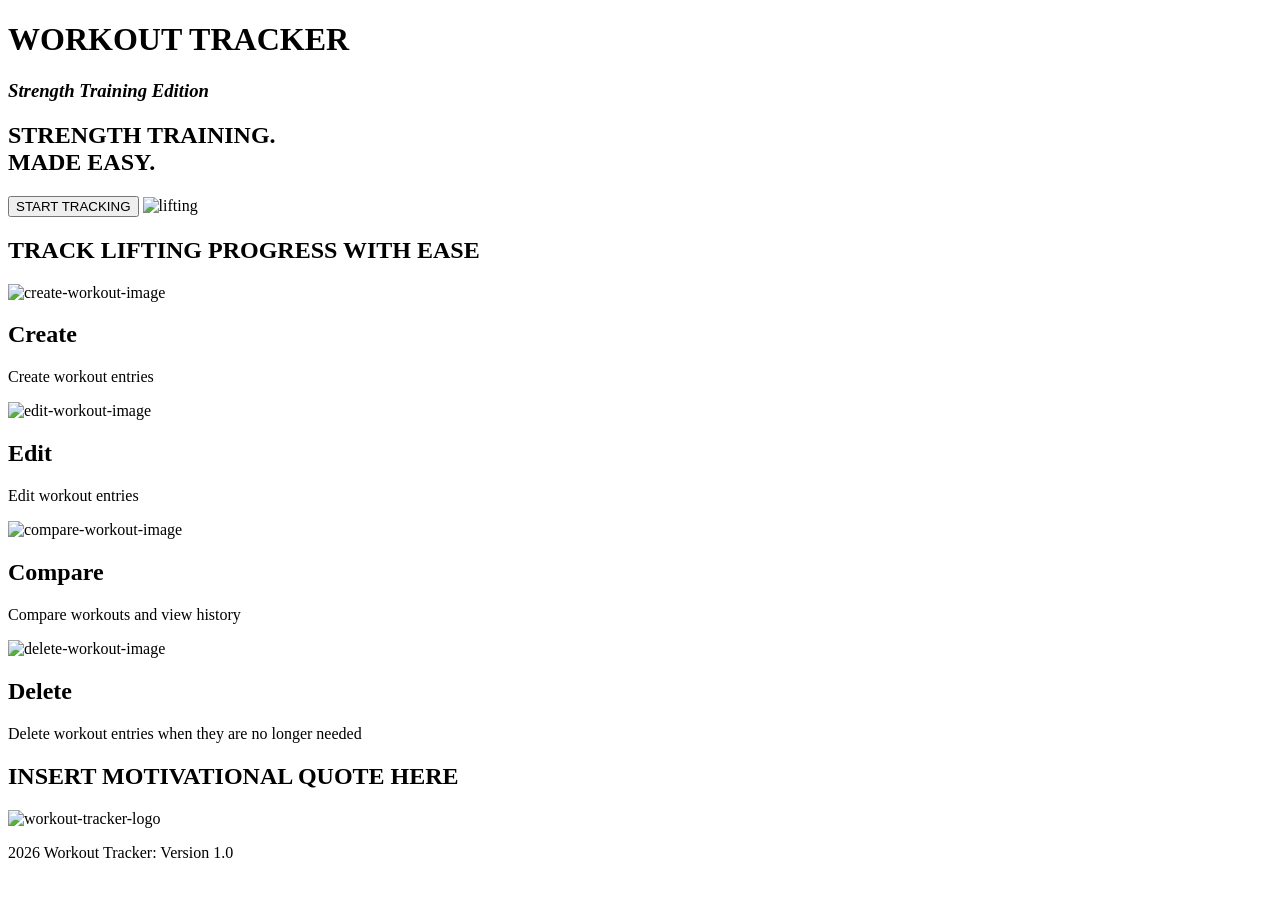
==== index.html @ 0ee29a58 "Initial HTML setup" ====
<!DOCTYPE html>
<html lang="en">
<head>
    <link rel="stylesheet" href="styles.css">
    <meta charset="UTF-8">
    <meta name="viewport" content="width=device-width, initial-scale=1.0">
    <title>Workout Tracker | Home Page</title>
</head>
<body>

    <header>
    <h1>WORKOUT TRACKER</h1>
    <h3><i>Strength Training Edition</i></h3>
    </header>

    <main>

<section class="intro">
    <h2>STRENGTH TRAINING.<br>MADE EASY.</h2>

    <button onclick = "window.location.href='history.html'">
        START TRACKING
    </button>

    <!--Image Source: https://www.pexels.com/photo/close-up-shot-of-a-person-holding-a-dumbbell-13088863/-->
    <img src="https://images.pexels.com/photos/13088863/pexels-photo-13088863.jpeg" alt="lifting" width="500" height="200">

</section>


<section class="features">
    <h2>TRACK LIFTING PROGRESS WITH EASE</h2>

<div class="card">
<img id="create-workouts" alt="create-workout-image">
<h2>Create</h2>
<p>Create workout entries</p>
</div>

<div class="card">
<img id="edit-workouts" alt="edit-workout-image">
<h2>Edit</h2>
<p>Edit workout entries</p>
</div>

<div class="card">
<img id="compare-workouts" alt="compare-workout-image">
<h2>Compare</h2>
<p>Compare workouts and view history</p>
</div>

<div class="card">
<img id="delete-workouts" alt="delete-workout-image">
<h2>Delete</h2>
<p>Delete workout entries when they are no longer needed</p>
</div>

</section>

<section class="quote">
    <h2>INSERT MOTIVATIONAL QUOTE HERE</h2>
    <img alt="workout-tracker-logo">

</section>

    </main>

    <footer>
        <p>2026 Workout Tracker: Version 1.0</p>
    </footer>
</body>
</html>




<!-- References -->
 <!-- https://www.scaler.com/topics/how-to-make-a-button-link-to-another-page-in-html/ -->
  <!-- https://www.w3schools.com/html/html5_semantic_elements.asp -->
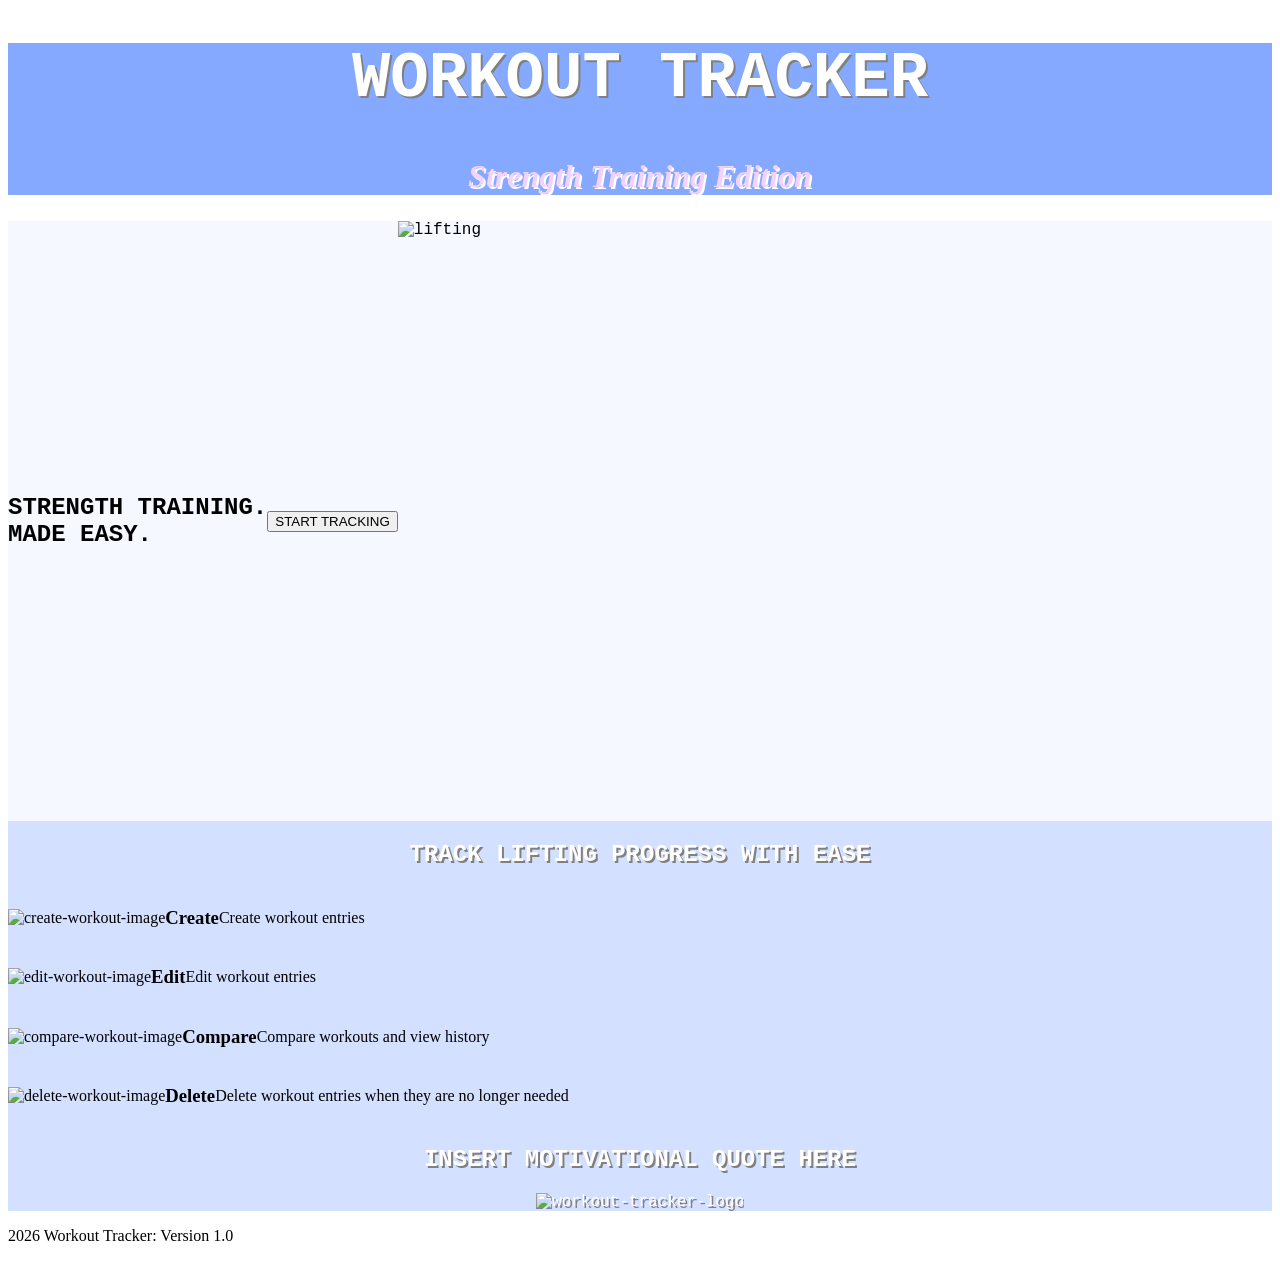
==== commit 9e3b9ee9: "Added CSS and formatting" ====
--- a/index.html
+++ b/index.html
@@ -8,14 +8,14 @@
 </head>
 <body>
 
-    <header>
+    <header class="title">
     <h1>WORKOUT TRACKER</h1>
-    <h3><i>Strength Training Edition</i></h3>
+    <h2><i>Strength Training Edition</i></h2>
     </header>
 
     <main>
 
-<section class="intro">
+<div class="intro">
     <h2>STRENGTH TRAINING.<br>MADE EASY.</h2>
 
     <button onclick = "window.location.href='history.html'">
@@ -23,9 +23,9 @@
     </button>
 
     <!--Image Source: https://www.pexels.com/photo/close-up-shot-of-a-person-holding-a-dumbbell-13088863/-->
-    <img src="https://images.pexels.com/photos/13088863/pexels-photo-13088863.jpeg" alt="lifting" width="500" height="200">
+    <img src="https://images.pexels.com/photos/13088863/pexels-photo-13088863.jpeg" alt="lifting">
 
-</section>
+</div>
 
 
 <section class="features">
@@ -33,25 +33,25 @@
 
 <div class="card">
 <img id="create-workouts" alt="create-workout-image">
-<h2>Create</h2>
+<h3>Create</h3>
 <p>Create workout entries</p>
 </div>
 
 <div class="card">
 <img id="edit-workouts" alt="edit-workout-image">
-<h2>Edit</h2>
+<h3>Edit</h3>
 <p>Edit workout entries</p>
 </div>
 
 <div class="card">
 <img id="compare-workouts" alt="compare-workout-image">
-<h2>Compare</h2>
+<h3>Compare</h3>
 <p>Compare workouts and view history</p>
 </div>
 
 <div class="card">
 <img id="delete-workouts" alt="delete-workout-image">
-<h2>Delete</h2>
+<h3>Delete</h3>
 <p>Delete workout entries when they are no longer needed</p>
 </div>
 
--- a/styles.css
+++ b/styles.css
@@ -0,0 +1,59 @@
+header {
+ 
+    background-color: #84a9ff;
+    text-align: center;
+}
+
+.title h1{
+    font-family: "Monaco", monospace;
+    font-size: 4rem;
+   color: white;
+text-shadow: 2px 2px gray;
+
+}
+
+.title h2{
+    font-family: "Lucida Handwriting", cursive;
+    font-size: 2rem;
+    color: #f3d3fe;
+    text-shadow: 2px 2px white;
+
+}
+
+.intro {
+    display: flex;
+    align-items: center;
+    background-color: #f5f8ff; 
+    font-family: "Monaco", monospace;
+
+
+}
+
+.intro img {
+    width: 800px;
+    height: 600px;
+}
+
+main {
+    margin-top: 0px;
+    padding: 0px;
+    background-color: #d3e0ff;
+}
+
+.features h2,  .quote {
+    text-align: center;
+        font-family: "Monaco", monospace;
+        color: white;
+        text-shadow: 2px 2px gray;
+}
+
+.card{
+    display: flex;
+    align-items: center;
+}
+/* References */
+/* https://www.tutorialpedia.org/blog/add-text-next-to-image-css/q */
+/* https://www.w3schools.com/css/css_font_size.asp */
+/* https://www.geeksforgeeks.org/css/how-to-change-line-spacing-in-css/ */
+/* https://stackoverflow.com/questions/12429677/align-two-headings-closer-to-each-other-using-css */
+/* https://www.w3schools.com/css/css_text_shadow.asp */
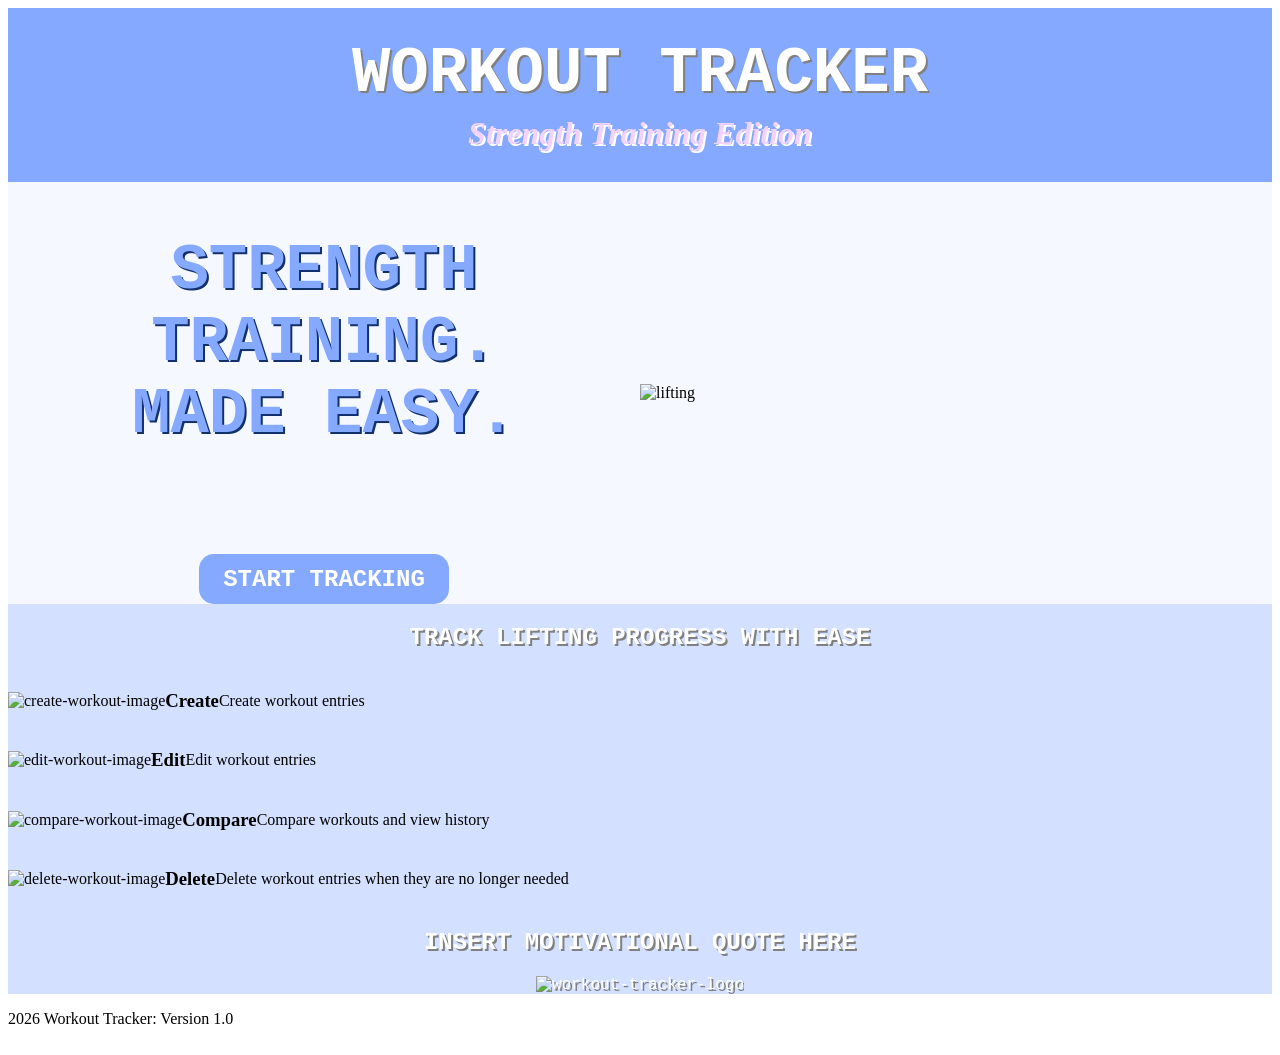
==== commit 4eccdc8a: "Fine-tuning header and intro section" ====
--- a/index.html
+++ b/index.html
@@ -16,11 +16,13 @@
     <main>
 
 <div class="intro">
+    <div class="intro-text">
     <h2>STRENGTH TRAINING.<br>MADE EASY.</h2>
 
     <button onclick = "window.location.href='history.html'">
-        START TRACKING
+        <b>START TRACKING</b>
     </button>
+</div>
 
     <!--Image Source: https://www.pexels.com/photo/close-up-shot-of-a-person-holding-a-dumbbell-13088863/-->
     <img src="https://images.pexels.com/photos/13088863/pexels-photo-13088863.jpeg" alt="lifting">
--- a/styles.css
+++ b/styles.css
@@ -2,6 +2,7 @@
  
     background-color: #84a9ff;
     text-align: center;
+    padding: 30px 0;
 }
 
 .title h1{
@@ -9,6 +10,8 @@
     font-size: 4rem;
    color: white;
 text-shadow: 2px 2px gray;
+margin-top: 0;
+margin-bottom: 5px;
 
 }
 
@@ -17,21 +20,53 @@
     font-size: 2rem;
     color: #f3d3fe;
     text-shadow: 2px 2px white;
-
+    margin-top: 0;
+    margin-bottom: 0;
 }
 
 .intro {
     display: flex;
     align-items: center;
     background-color: #f5f8ff; 
-    font-family: "Monaco", monospace;
-
+    justify-content: space-between;
 
 }
 
+.intro-text{
+    display:flex;
+    flex-direction: column;
+    justify-content: center;
+    align-items: center;
+    width: 50%;
+    gap:50px 
+}
+
+.intro-text h2 {
+font-family: "Monaco", monospace;
+font-size: 4rem;
+color: #84a9ff;
+text-shadow: 2px 2px rgb(18, 48, 108);
+text-align: center;
+}
+
+.intro button {
+    width: 250px;
+    height: 50px;
+    font-family: "Monaco", monospace;
+    font-size: 1.5rem;
+    background-color:#84a9ff; 
+    color: white;
+    border: none;
+    border-radius: 15px;
+    cursor: pointer;
+}
+
+
+
 .intro img {
-    width: 800px;
-    height: 600px;
+    width: 50%;
+    max-width: 700px;
+    height: auto;
 }
 
 main {
@@ -56,4 +91,11 @@
 /* https://www.w3schools.com/css/css_font_size.asp */
 /* https://www.geeksforgeeks.org/css/how-to-change-line-spacing-in-css/ */
 /* https://stackoverflow.com/questions/12429677/align-two-headings-closer-to-each-other-using-css */
-/* https://www.w3schools.com/css/css_text_shadow.asp */+/* https://www.w3schools.com/css/css_text_shadow.asp */
+/* https://developer.mozilla.org/en-US/docs/Web/CSS/Reference/Properties/justify-content */
+/* https://stackoverflow.com/questions/20626685/how-do-i-set-distance-between-flexbox-items */
+/* https://www.w3schools.com/csS/css3_buttons.asp */
+/* https://www.w3schools.com/cssref/pr_class_cursor.php */
+/* https://www.w3schools.com/howto/howto_css_image_responsive.asp */
+/* https://www.freecodecamp.org/news/css-properties-examples/ */
+/* https://stackoverflow.com/questions/12429677/align-two-headings-closer-to-each-other-using-css */
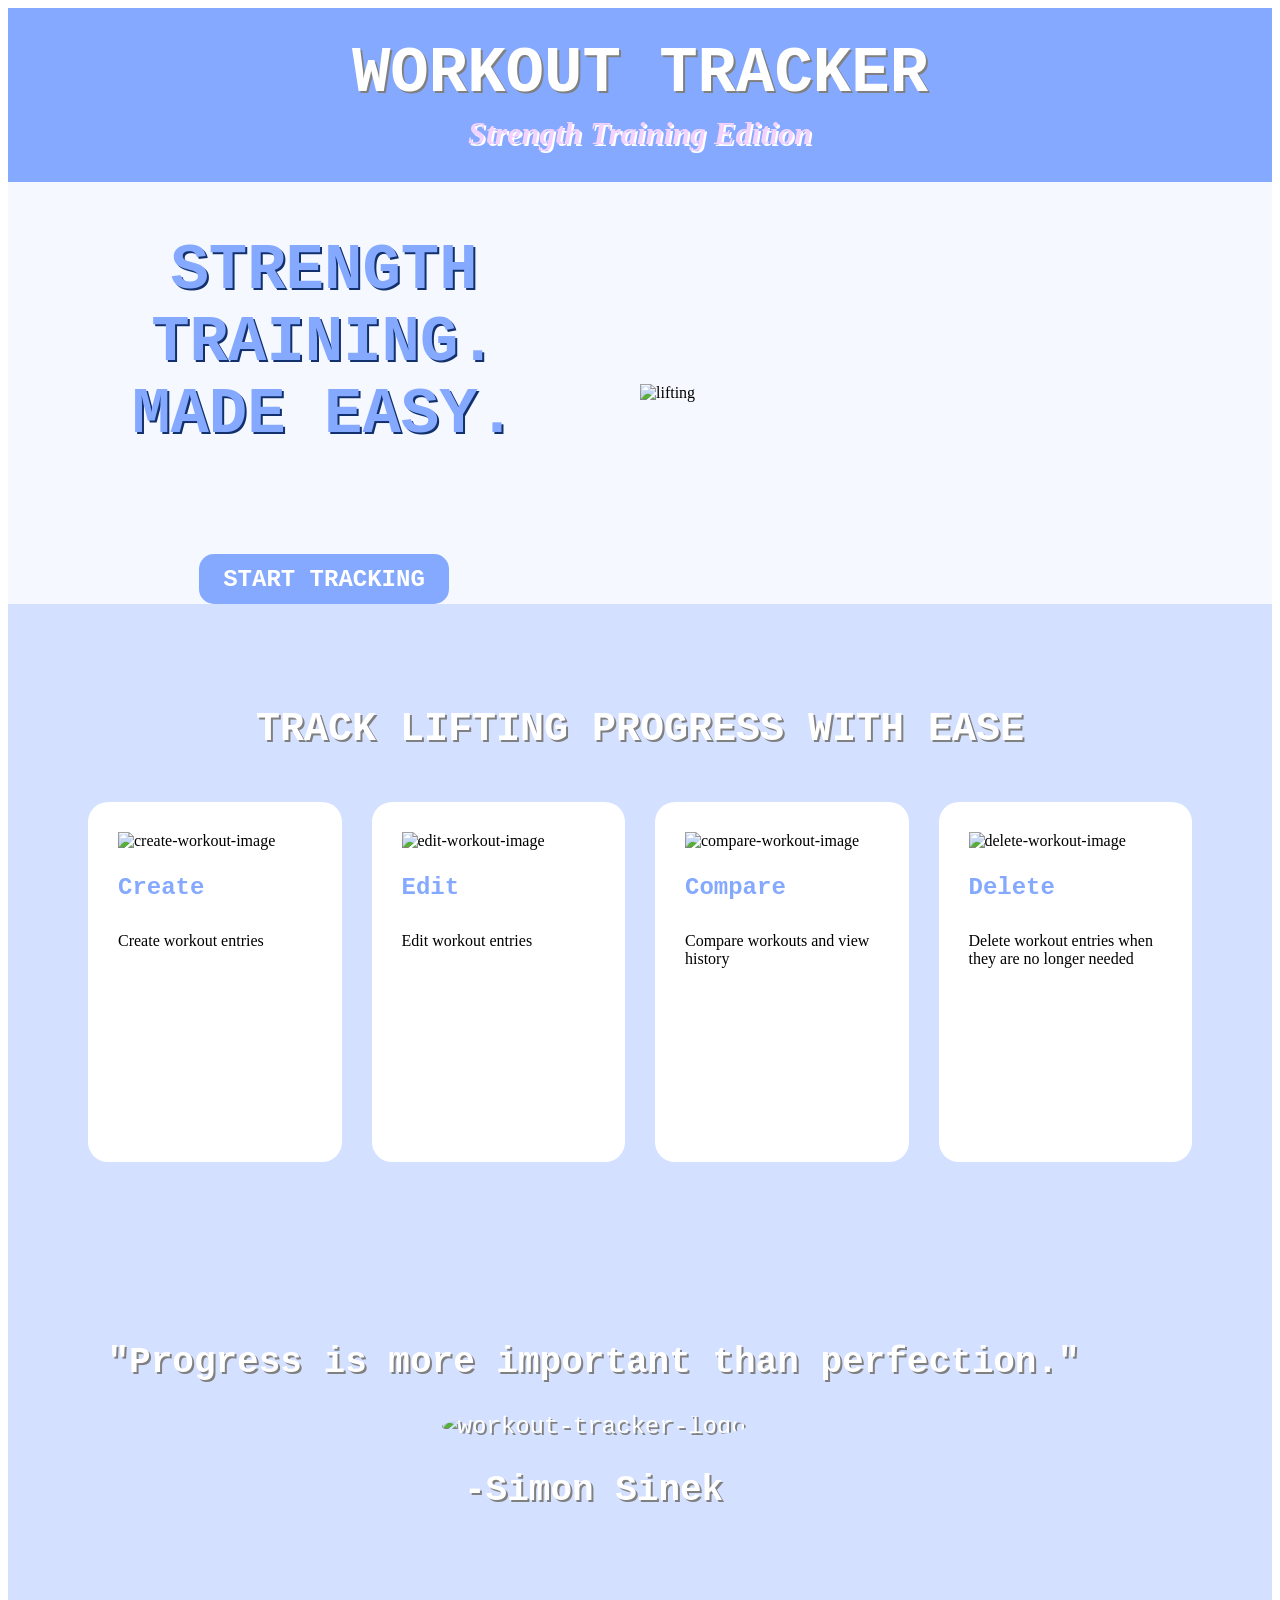
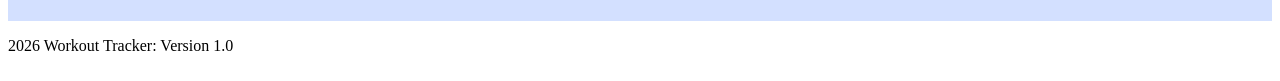
==== commit 91760213: "Completed index.html styling" ====
--- a/index.html
+++ b/index.html
@@ -32,7 +32,7 @@
 
 <section class="features">
     <h2>TRACK LIFTING PROGRESS WITH EASE</h2>
-
+<div class="cards">
 <div class="card">
 <img id="create-workouts" alt="create-workout-image">
 <h3>Create</h3>
@@ -56,13 +56,15 @@
 <h3>Delete</h3>
 <p>Delete workout entries when they are no longer needed</p>
 </div>
+</div>
 
 </section>
 
 <section class="quote">
-    <h2>INSERT MOTIVATIONAL QUOTE HERE</h2>
-    <img alt="workout-tracker-logo">
-
+    <h2>"Progress is more important than perfection."</h2>
+    <!-- image reference: my original photo. -->
+    <img id="logo" src="c:\Users\maris\Downloads\Black and White Typographic Gym Logo.png" alt="workout-tracker-logo">
+    <h2>-Simon Sinek</h2>
 </section>
 
     </main>
--- a/styles.css
+++ b/styles.css
@@ -75,17 +75,79 @@
     background-color: #d3e0ff;
 }
 
-.features h2,  .quote {
+.features h2 {
     text-align: center;
         font-family: "Monaco", monospace;
         color: white;
         text-shadow: 2px 2px gray;
 }
 
+.features{
+    padding: 70px 80px;
+    background-color: #d3e0ff;
+
+}
+
+.features h2{
+    margin-bottom: 50px;
+    font-size: 2.5rem;
+}
+
+.cards{
+    display: flex;
+    justify-content: space-between;
+    gap: 30px;
+}
+
 .card{
     display: flex;
-    align-items: center;
+    background-color: white;
+    border-radius: 20px;
+    width: 250px;
+    min-height: 300px;
+    padding: 30px;
+    flex-direction: column;
 }
+
+.card img {
+
+    /* placeholder until images are created */
+
+}
+
+.card h3{
+    font-family: "Monaco",monospace;
+    font-size: 1.5rem;
+    color:#84a9ff;
+    margin-bottom:15px;
+}
+
+.card p {
+    font-size: 1rem;
+}
+
+.quote {
+    width: 80%;
+    font-family: "Monaco", monospace;
+    font-size:1.5rem;
+    color: white;
+    text-shadow: 2px 2px gray;
+    text-align: center;
+    padding: 80px;
+
+}
+
+#logo{
+    float: center;
+    width: 400px;
+    height: 400px;
+    border-radius: 50%;
+
+
+}
+
+
+
 /* References */
 /* https://www.tutorialpedia.org/blog/add-text-next-to-image-css/q */
 /* https://www.w3schools.com/css/css_font_size.asp */
@@ -98,4 +160,8 @@
 /* https://www.w3schools.com/cssref/pr_class_cursor.php */
 /* https://www.w3schools.com/howto/howto_css_image_responsive.asp */
 /* https://www.freecodecamp.org/news/css-properties-examples/ */
-/* https://stackoverflow.com/questions/12429677/align-two-headings-closer-to-each-other-using-css */+/* https://stackoverflow.com/questions/12429677/align-two-headings-closer-to-each-other-using-css */
+/* https://developer.mozilla.org/en-US/docs/Web/CSS/Reference/Properties */
+/* https://developer.mozilla.org/en-US/docs/Web/CSS/Reference/Properties/flex-direction */
+/* https://learn.shayhowe.com/html-css/positioning-content/ */
+/* https://www.w3schools.com/howto/howto_css_rounded_images.asp */
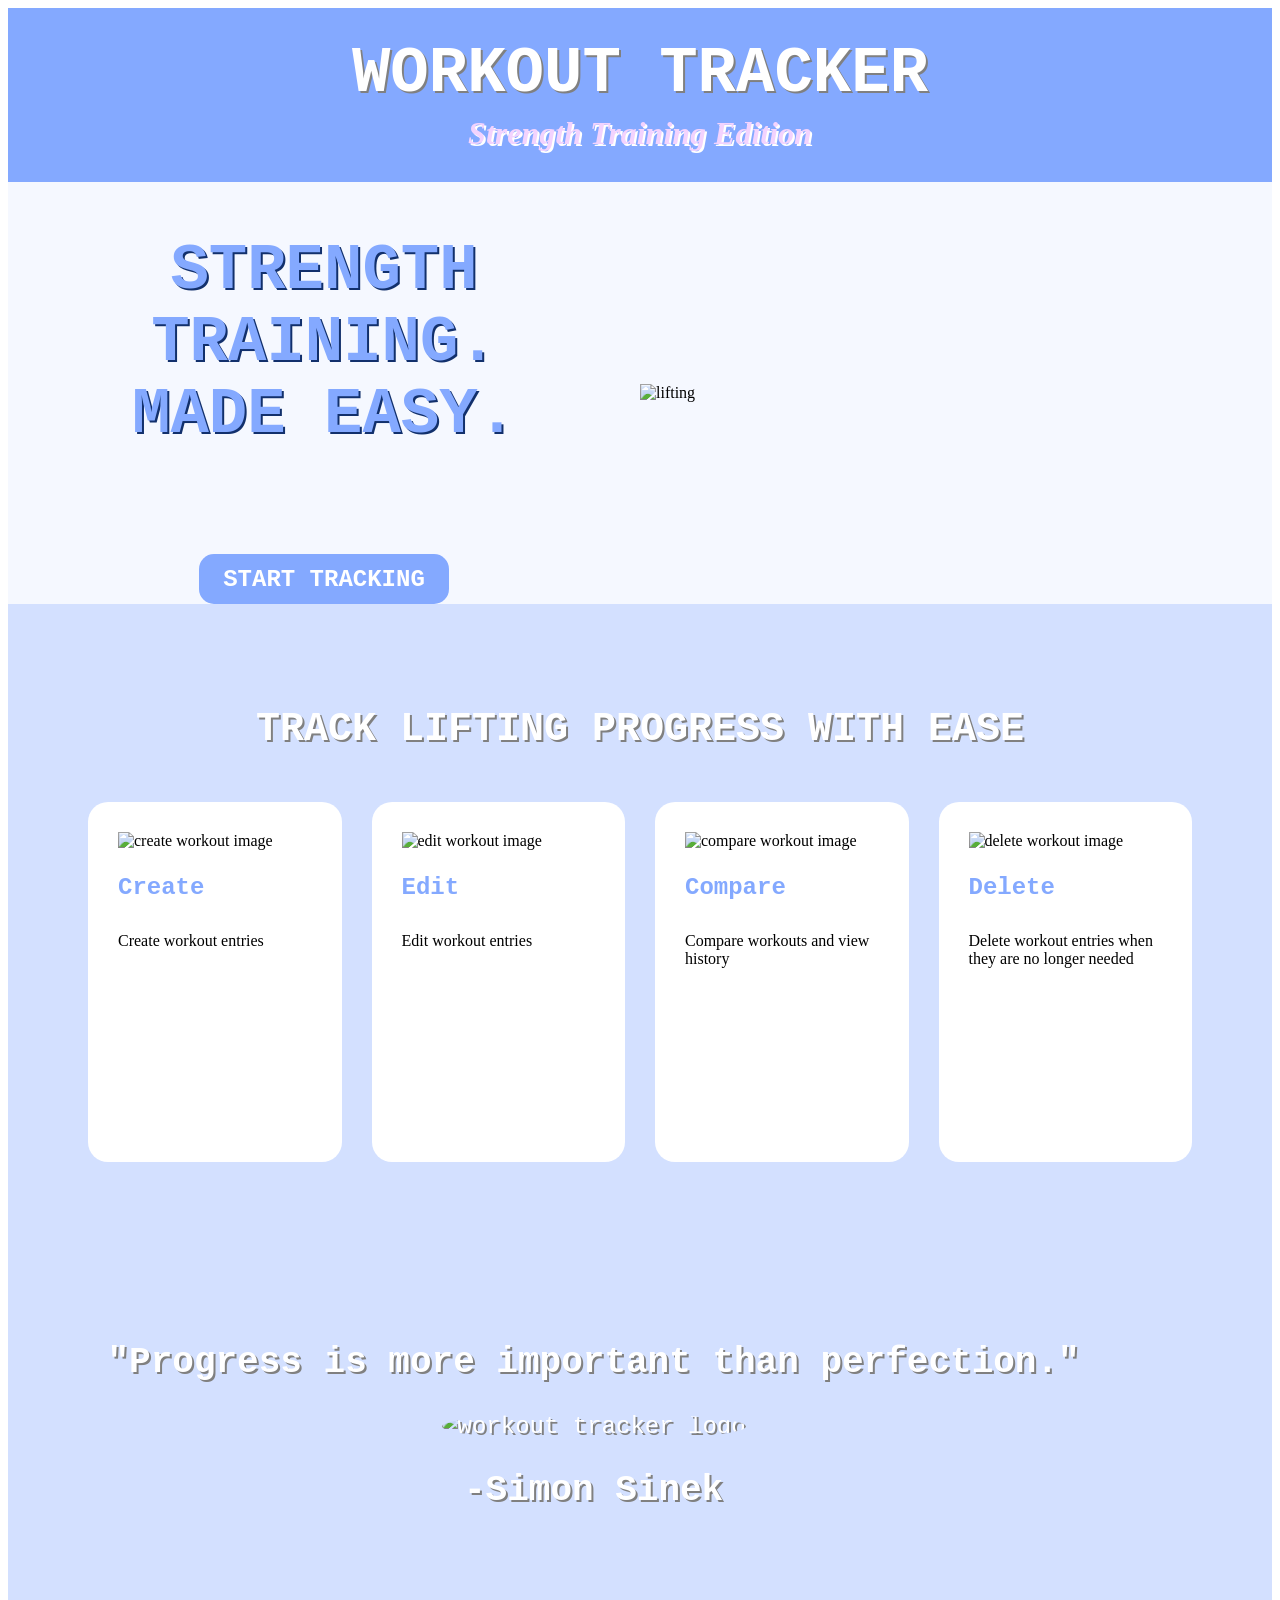
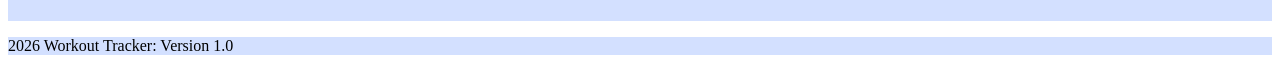
==== commit 8cac3797: "Display history feature, fixed all variable names to camelCase" ====
--- a/index.html
+++ b/index.html
@@ -16,7 +16,7 @@
     <main>
 
 <div class="intro">
-    <div class="intro-text">
+    <div class="introText">
     <h2>STRENGTH TRAINING.<br>MADE EASY.</h2>
 
     <button onclick = "window.location.href='history.html'">
@@ -29,30 +29,30 @@
 
 </div>
 
-
+<!-- TO DO: include images of features once they are created -->
 <section class="features">
     <h2>TRACK LIFTING PROGRESS WITH EASE</h2>
 <div class="cards">
 <div class="card">
-<img id="create-workouts" alt="create-workout-image">
+<img id="createWorkouts" alt="create workout image">
 <h3>Create</h3>
 <p>Create workout entries</p>
 </div>
 
 <div class="card">
-<img id="edit-workouts" alt="edit-workout-image">
+<img id="editWorkouts" alt="edit workout image">
 <h3>Edit</h3>
 <p>Edit workout entries</p>
 </div>
 
 <div class="card">
-<img id="compare-workouts" alt="compare-workout-image">
+<img id="compareWorkouts" alt="compare workout image">
 <h3>Compare</h3>
 <p>Compare workouts and view history</p>
 </div>
 
 <div class="card">
-<img id="delete-workouts" alt="delete-workout-image">
+<img id="deleteWorkouts" alt="delete workout image">
 <h3>Delete</h3>
 <p>Delete workout entries when they are no longer needed</p>
 </div>
@@ -63,7 +63,7 @@
 <section class="quote">
     <h2>"Progress is more important than perfection."</h2>
     <!-- image reference: my original photo. -->
-    <img id="logo" src="c:\Users\maris\Downloads\Black and White Typographic Gym Logo.png" alt="workout-tracker-logo">
+    <img id="logo" src="c:\Users\maris\Downloads\Black and White Typographic Gym Logo.png" alt="workout tracker logo">
     <h2>-Simon Sinek</h2>
 </section>
 
--- a/styles.css
+++ b/styles.css
@@ -5,6 +5,9 @@
     padding: 30px 0;
 }
 
+/* https://www.w3schools.com/css/css_font_size.asp */
+/* https://stackoverflow.com/questions/12429677/align-two-headings-closer-to-each-other-using-css */
+/* https://www.w3schools.com/css/css_text_shadow.asp */
 .title h1{
     font-family: "Monaco", monospace;
     font-size: 4rem;
@@ -24,6 +27,11 @@
     margin-bottom: 0;
 }
 
+/* index.html */
+
+/* https://www.tutorialpedia.org/blog/add-text-next-to-image-css */
+/* https://developer.mozilla.org/en-US/docs/Web/CSS/Reference/Properties/justify-content */
+/* https://stackoverflow.com/questions/20626685/how-do-i-set-distance-between-flexbox-items */
 .intro {
     display: flex;
     align-items: center;
@@ -32,7 +40,8 @@
 
 }
 
-.intro-text{
+/* https://developer.mozilla.org/en-US/docs/Web/CSS/Reference/Properties/flex-direction */
+.introText{
     display:flex;
     flex-direction: column;
     justify-content: center;
@@ -41,7 +50,7 @@
     gap:50px 
 }
 
-.intro-text h2 {
+.introText h2 {
 font-family: "Monaco", monospace;
 font-size: 4rem;
 color: #84a9ff;
@@ -49,6 +58,9 @@
 text-align: center;
 }
 
+/* https://www.w3schools.com/csS/css3_buttons.asp */
+/* https://www.w3schools.com/cssref/pr_class_cursor.php */
+
 .intro button {
     width: 250px;
     height: 50px;
@@ -62,6 +74,8 @@
 }
 
 
+/* https://www.w3schools.com/howto/howto_css_image_responsive.asp */
+/* https://www.freecodecamp.org/news/css-properties-examples/ */
 
 .intro img {
     width: 50%;
@@ -137,8 +151,8 @@
 
 }
 
+/* https://www.w3schools.com/howto/howto_css_rounded_images.asp */
 #logo{
-    float: center;
     width: 400px;
     height: 400px;
     border-radius: 50%;
@@ -146,22 +160,212 @@
 
 }
 
-
-
-/* References */
-/* https://www.tutorialpedia.org/blog/add-text-next-to-image-css/q */
-/* https://www.w3schools.com/css/css_font_size.asp */
-/* https://www.geeksforgeeks.org/css/how-to-change-line-spacing-in-css/ */
-/* https://stackoverflow.com/questions/12429677/align-two-headings-closer-to-each-other-using-css */
-/* https://www.w3schools.com/css/css_text_shadow.asp */
-/* https://developer.mozilla.org/en-US/docs/Web/CSS/Reference/Properties/justify-content */
-/* https://stackoverflow.com/questions/20626685/how-do-i-set-distance-between-flexbox-items */
-/* https://www.w3schools.com/csS/css3_buttons.asp */
-/* https://www.w3schools.com/cssref/pr_class_cursor.php */
-/* https://www.w3schools.com/howto/howto_css_image_responsive.asp */
-/* https://www.freecodecamp.org/news/css-properties-examples/ */
-/* https://stackoverflow.com/questions/12429677/align-two-headings-closer-to-each-other-using-css */
-/* https://developer.mozilla.org/en-US/docs/Web/CSS/Reference/Properties */
-/* https://developer.mozilla.org/en-US/docs/Web/CSS/Reference/Properties/flex-direction */
-/* https://learn.shayhowe.com/html-css/positioning-content/ */
-/* https://www.w3schools.com/howto/howto_css_rounded_images.asp */+/* history.html */
+
+.topButtons {
+    display: flex;
+    justify-content: space-between;
+}
+
+.topButtons button {
+    background-color: #84a9ff;
+    color: white;
+    font-family: "Monaco", monospace;
+    border: none;
+    border-radius: 10px;
+    padding: 10px 20px;
+    margin-top: 20px;
+    font-size: 1rem;
+    cursor: pointer;
+}
+
+.searchBar{
+display: flex;
+gap: 20px;
+}
+
+#searchWorkout {
+    border: 2px solid #84a9ff;
+font-size: 1rem;
+    padding: 15px;
+    border-radius: 10px;
+    
+}
+
+.filterBy{
+    padding: 15px;
+    border-radius:10px;
+}
+
+.filterBy label {
+    font-family: "Monaco", monospace;
+    text-shadow: 2px 2px white;
+    font-size:1rem;
+}
+
+.filterBy select{
+       font-family: "Monaco", monospace;
+        background-color: #84a9ff;
+        color: white;
+        border-color: #f5f8ff;
+        font-size: 1rem;
+}
+
+.workoutHeader{
+display: flex;
+justify-content: space-between;
+align-items: center;
+margin: 20px 200px 0 200px;
+padding: 0 35px;
+font-family: "Monaco", monospace;
+color: #84a9ff;
+}
+
+
+.workoutInfoTitles{
+    display: flex;
+    width: 70%;
+    gap: 190px;
+}
+
+#workoutList{
+    margin: 0px 200px 20px 200px;
+}
+
+.workoutCard{
+      display: flex;
+      justify-content: space-between;
+    align-items: center;
+    background-color: white;
+    border-radius: 15px;
+    padding: 20px;
+    margin-bottom: 20px;
+}
+
+.workoutInfo{
+display: flex;
+font-family: "Monaco", monospace;
+color: #84a9ff;
+gap: 60px;
+/* width: 70%;
+gap: 60px; */
+}
+
+.workoutInfoTitles{
+display: flex;
+font-family: "Monaco", monospace;
+color: #84a9ff;
+width: 70%;
+gap: 190px;
+}
+.displayDate{
+    width: 180px;
+}
+.displayName{
+    width: 250px;
+    margin-right: 0;
+}
+
+.workoutButtons {
+    display: flex;
+    gap: 10px;
+    margin-left: auto;
+}
+ 
+
+.workoutButtons button{
+        background-color: #84a9ff;
+    color: white;
+    font-family: "Monaco", monospace;
+    border: none;
+        border-radius: 10px;
+        font-size: 1rem;
+}
+
+#workoutHistory {
+    text-align:center;
+    font-family: "Monaco", monospace;
+    color: white;
+    text-shadow: 2px 2px gray;
+}
+
+/* create.html */
+
+#pageTitle{
+    text-align: center;
+    font-family: "Monaco", monospace;
+    color: white;
+    text-shadow: 2px 2px gray;
+    font-size: 2rem;
+}
+
+.pageLayout{
+    display: flex;
+    justify-content: center;
+    align-items: flex-start;
+    gap: 40px;
+    padding: 30px;
+}
+
+form{
+    background-color: white;
+    width: 500px;
+    margin: 30px;
+    padding: 30px;
+    border-radius: 20px;
+}
+
+.formDiv{
+    display: flex;
+    flex-direction: column;
+    margin-bottom: 20px;
+}
+
+label{
+ font-family: "Monaco", monospace;
+ color:#84a9ff;
+ margin-bottom: 10px;
+}
+
+input{
+    padding: 10px;
+    border-radius: 20px;
+    font-size: 1rem;
+}
+
+form button {
+    background-color: #84a9ff;
+    color: white;
+    border-radius: 10px;
+    font-family: "Monaco", monospace;
+    font-size: 1rem;
+    cursor: pointer;
+    border: none;
+}
+form, #previousEntry{
+    width: 600px;
+    min-height: 500px;
+}
+
+
+
+#previousEntry{
+    background-color: white;
+    border-radius:20px;
+    /* width: 500px; */
+    margin: 30px;
+    padding: 20px;
+}
+
+#previousEntry h3{
+    font-family: "Monaco", monospace;
+    color:#84a9ff;
+}
+
+
+footer{
+    background-color:#d3e0ff
+}
+
+
+/* https://learn.shayhowe.com/html-css/positioning-content/ - at one point I was using float, but it appears I didn't end up using it.*/
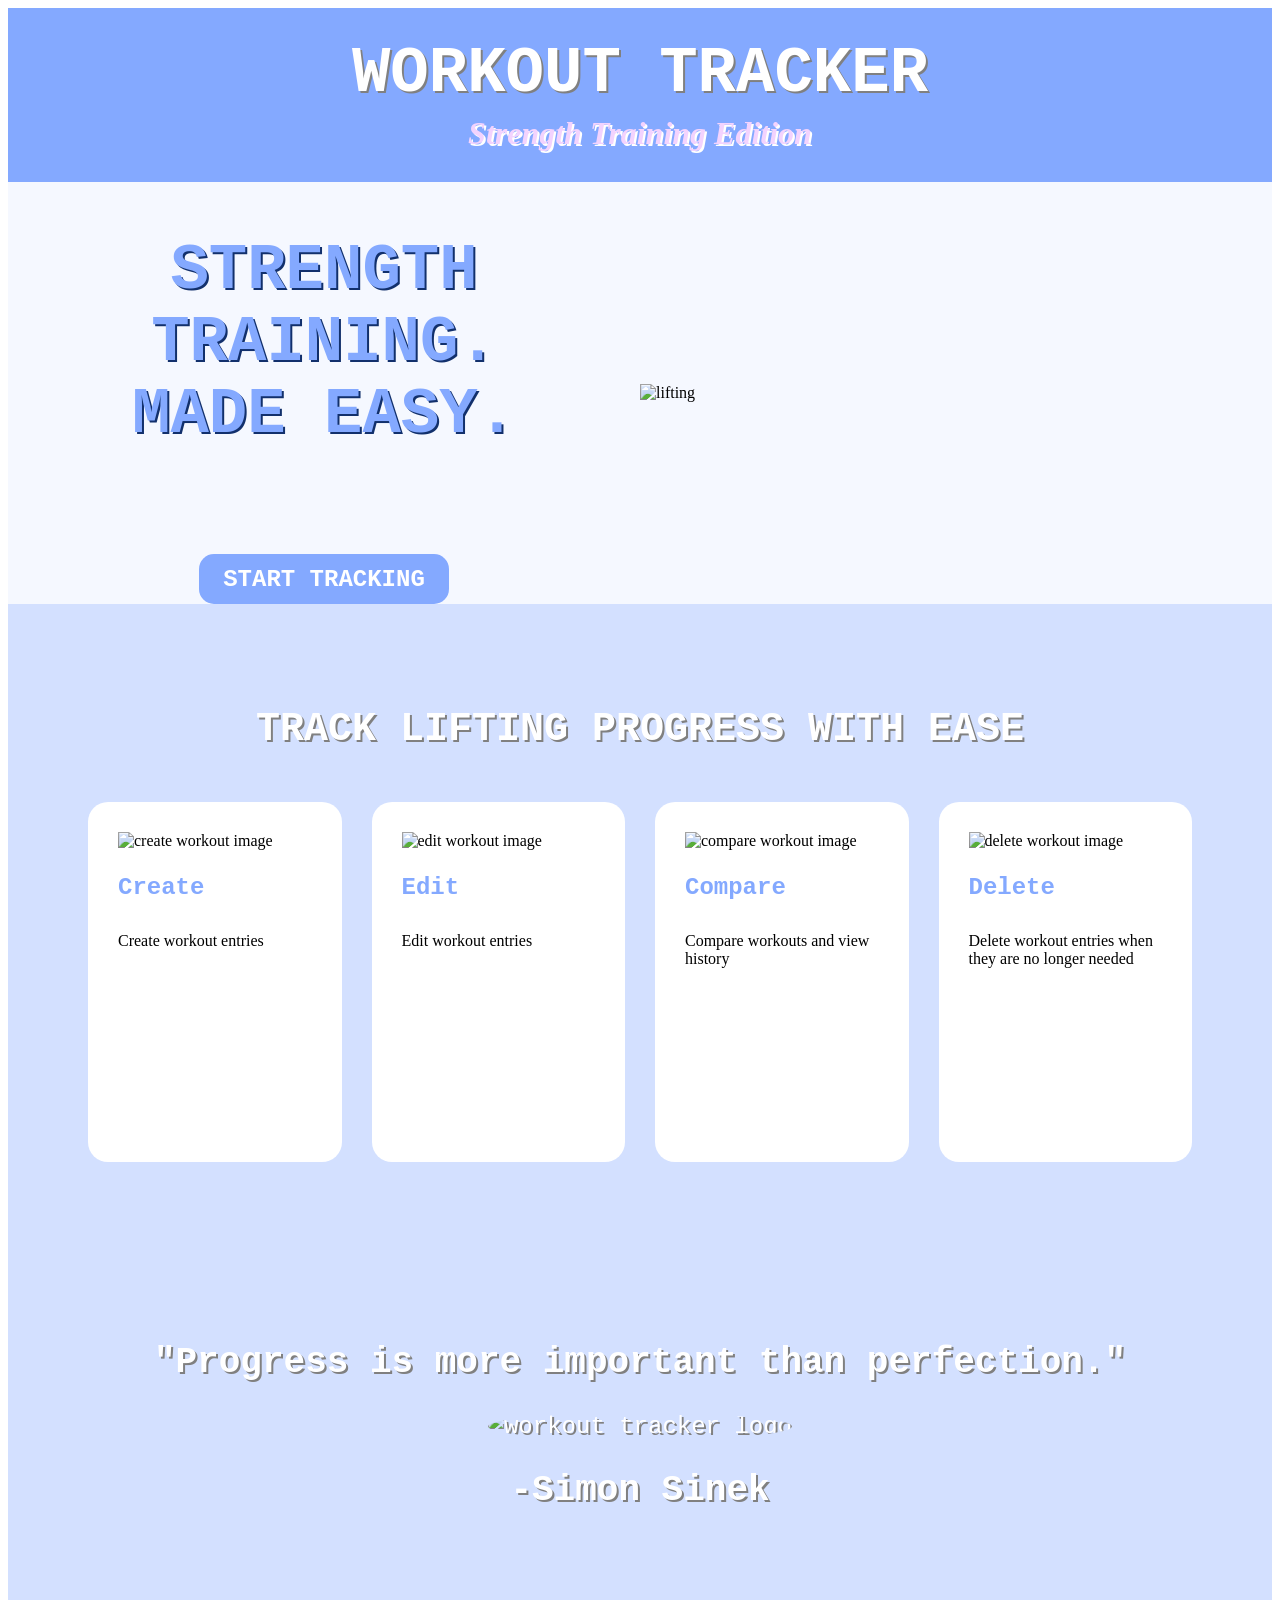
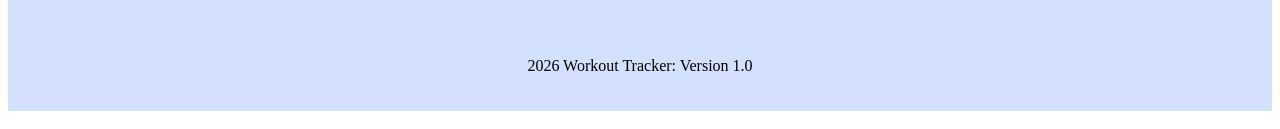
==== commit 351c87fc: "Code cleanup and added corrections" ====
--- a/index.html
+++ b/index.html
@@ -63,7 +63,7 @@
 <section class="quote">
     <h2>"Progress is more important than perfection."</h2>
     <!-- image reference: my original photo. -->
-    <img id="logo" src="c:\Users\maris\Downloads\Black and White Typographic Gym Logo.png" alt="workout tracker logo">
+    <img id="logo" src="WorkoutTrackerLogo.png" alt="workout tracker logo">
     <h2>-Simon Sinek</h2>
 </section>
 
--- a/styles.css
+++ b/styles.css
@@ -84,8 +84,6 @@
 }
 
 main {
-    margin-top: 0px;
-    padding: 0px;
     background-color: #d3e0ff;
 }
 
@@ -142,6 +140,7 @@
 
 .quote {
     width: 80%;
+    margin: 0 auto;
     font-family: "Monaco", monospace;
     font-size:1.5rem;
     color: white;
@@ -222,11 +221,7 @@
 }
 
 
-.workoutInfoTitles{
-    display: flex;
-    width: 70%;
-    gap: 190px;
-}
+
 
 #workoutList{
     margin: 0px 200px 20px 200px;
@@ -247,8 +242,6 @@
 font-family: "Monaco", monospace;
 color: #84a9ff;
 gap: 60px;
-/* width: 70%;
-gap: 60px; */
 }
 
 .workoutInfoTitles{
@@ -258,6 +251,7 @@
 width: 70%;
 gap: 190px;
 }
+
 .displayDate{
     width: 180px;
 }
@@ -280,6 +274,7 @@
     border: none;
         border-radius: 10px;
         font-size: 1rem;
+        cursor: pointer;
 }
 
 #workoutHistory {
@@ -352,7 +347,6 @@
 #previousEntry{
     background-color: white;
     border-radius:20px;
-    /* width: 500px; */
     margin: 30px;
     padding: 20px;
 }
@@ -364,7 +358,9 @@
 
 
 footer{
-    background-color:#d3e0ff
+    background-color:#d3e0ff;
+    text-align: center;
+    padding: 20px;
 }
 
 
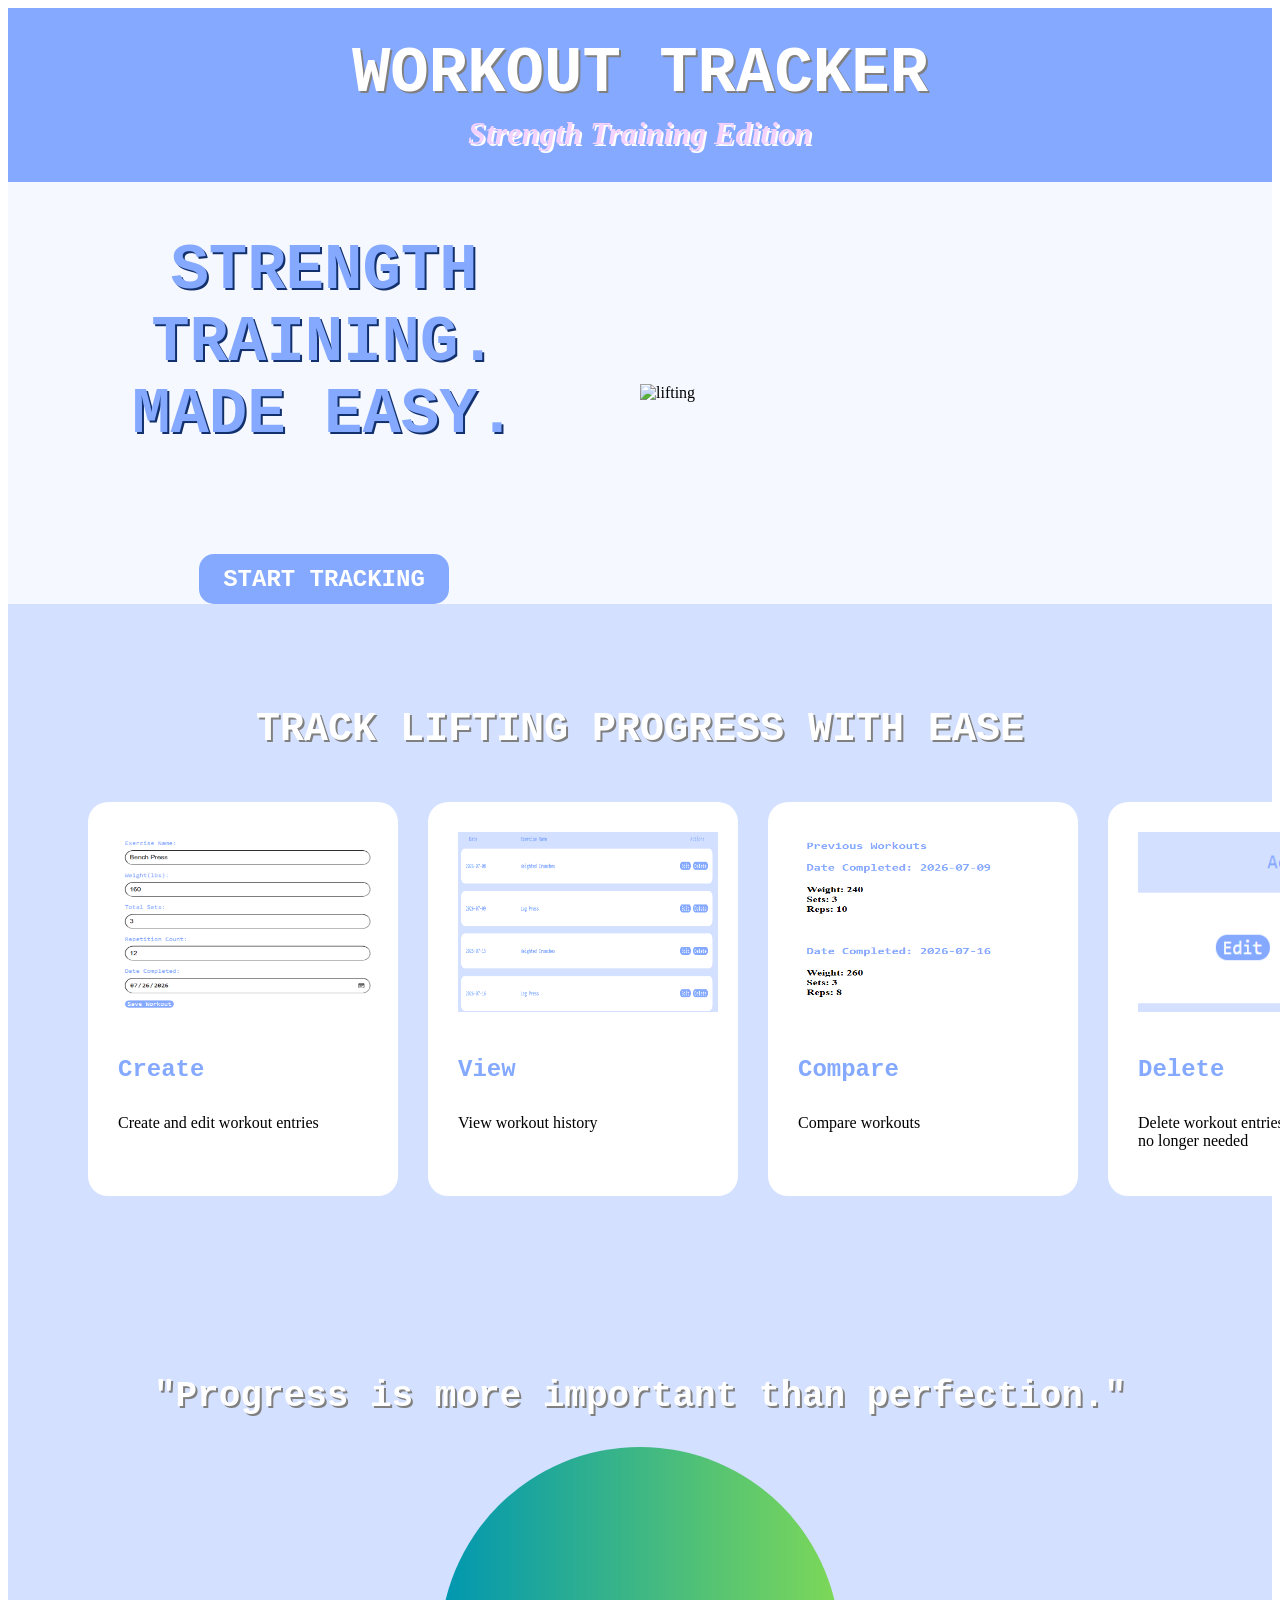
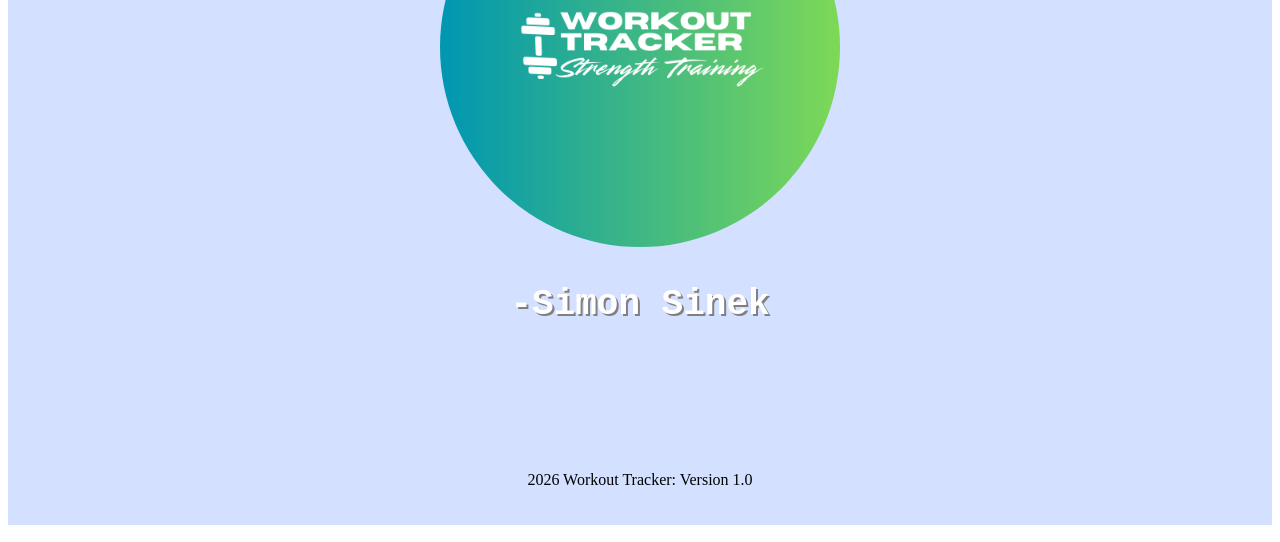
==== commit 11c84a9e: "Added feature images and required input fields" ====
--- a/index.html
+++ b/index.html
@@ -34,25 +34,25 @@
     <h2>TRACK LIFTING PROGRESS WITH EASE</h2>
 <div class="cards">
 <div class="card">
-<img id="createWorkouts" alt="create workout image">
+<img id="createWorkouts" src="images/CreateWorkout.png" alt="create workout image">
 <h3>Create</h3>
-<p>Create workout entries</p>
+<p>Create and edit workout entries</p>
 </div>
 
 <div class="card">
-<img id="editWorkouts" alt="edit workout image">
-<h3>Edit</h3>
-<p>Edit workout entries</p>
+<img id="viewWorkoutHistory" src="images/WorkoutHistory.png" alt="workout histor image">
+<h3>View</h3>
+<p>View workout history</p>
 </div>
 
 <div class="card">
-<img id="compareWorkouts" alt="compare workout image">
+<img id="compareWorkouts" src="images/CompareWorkouts.png" alt="compare workout image">
 <h3>Compare</h3>
-<p>Compare workouts and view history</p>
+<p>Compare workouts</p>
 </div>
 
 <div class="card">
-<img id="deleteWorkouts" alt="delete workout image">
+<img id="deleteWorkouts" src= "images/DeleteWorkout.png" alt= "delete workout image">
 <h3>Delete</h3>
 <p>Delete workout entries when they are no longer needed</p>
 </div>
@@ -63,7 +63,7 @@
 <section class="quote">
     <h2>"Progress is more important than perfection."</h2>
     <!-- image reference: my original photo. -->
-    <img id="logo" src="WorkoutTrackerLogo.png" alt="workout tracker logo">
+    <img id="logo" src="images/WorkoutTrackerLogo.png" alt="workout tracker logo">
     <h2>-Simon Sinek</h2>
 </section>
 
--- a/styles.css
+++ b/styles.css
@@ -123,7 +123,9 @@
 
 .card img {
 
-    /* placeholder until images are created */
+    width: 260px;
+    height: 180px;
+    margin-bottom: 20px;
 
 }
 
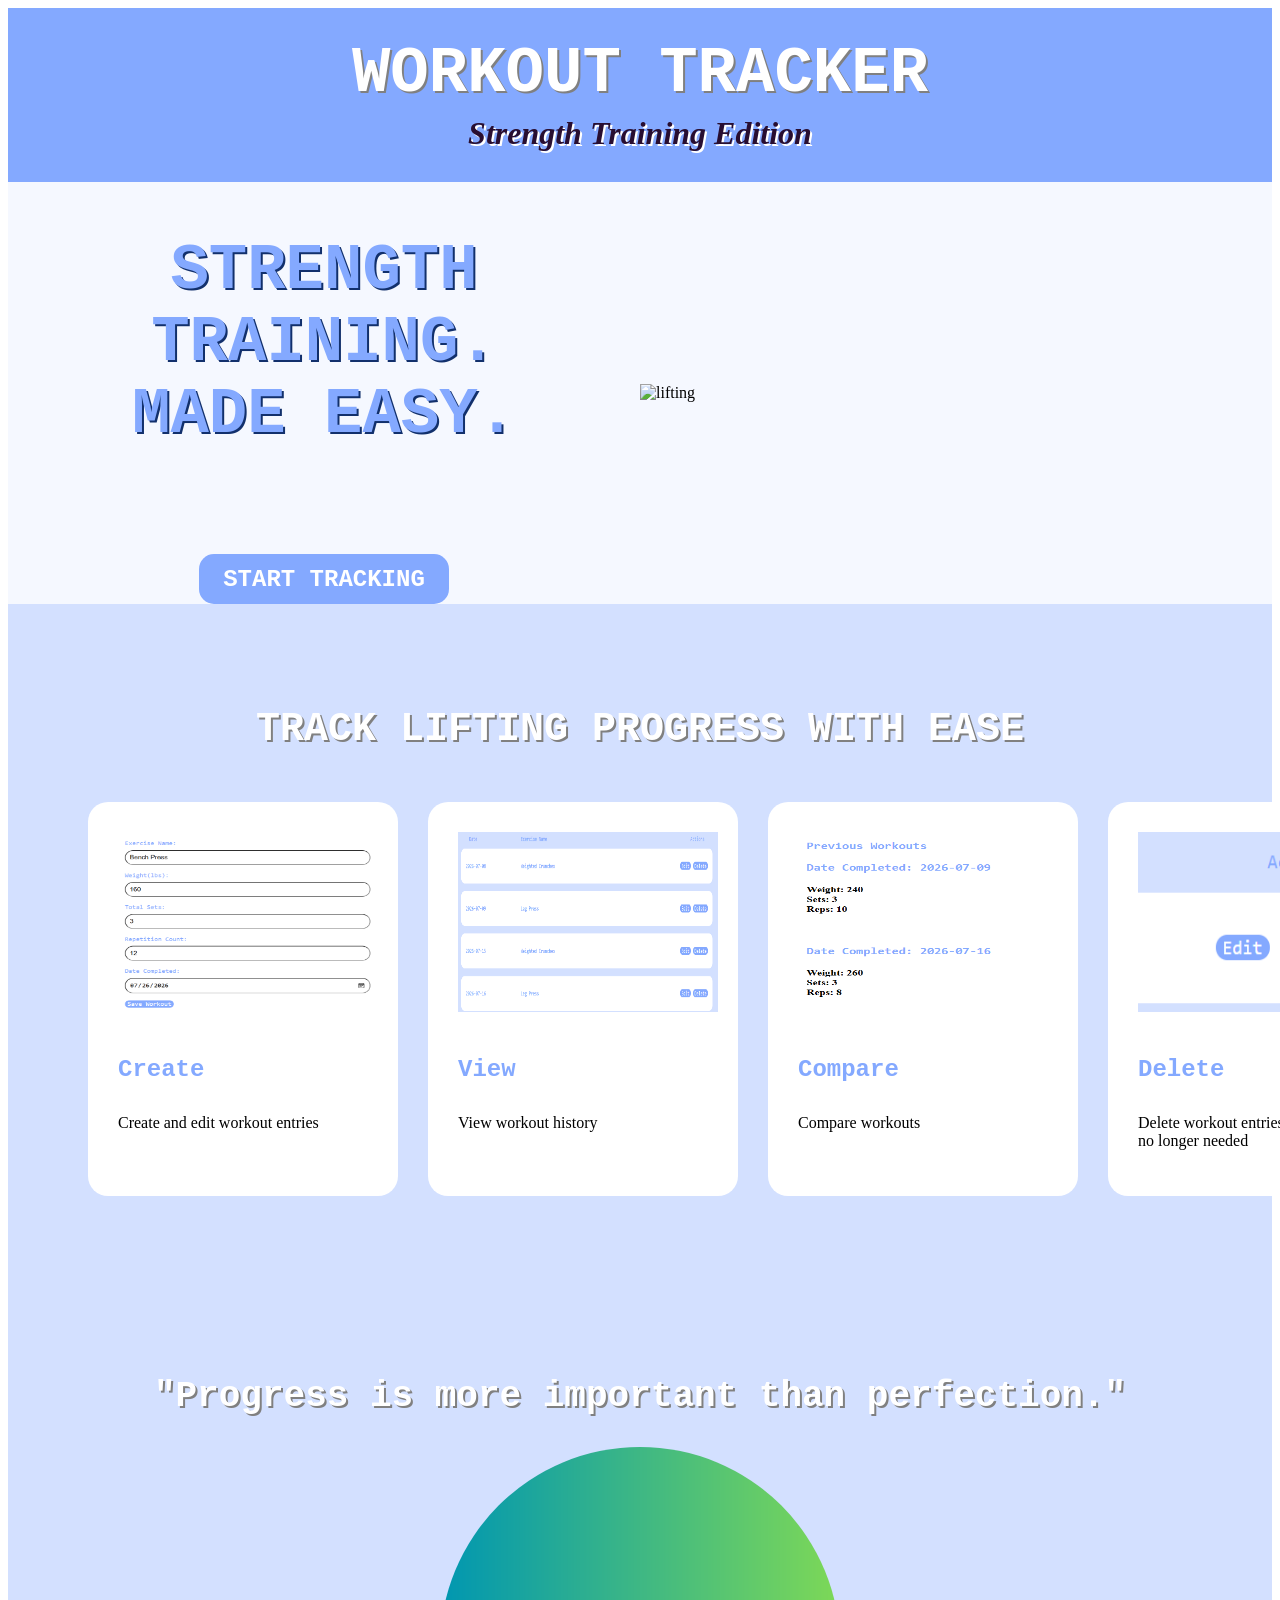
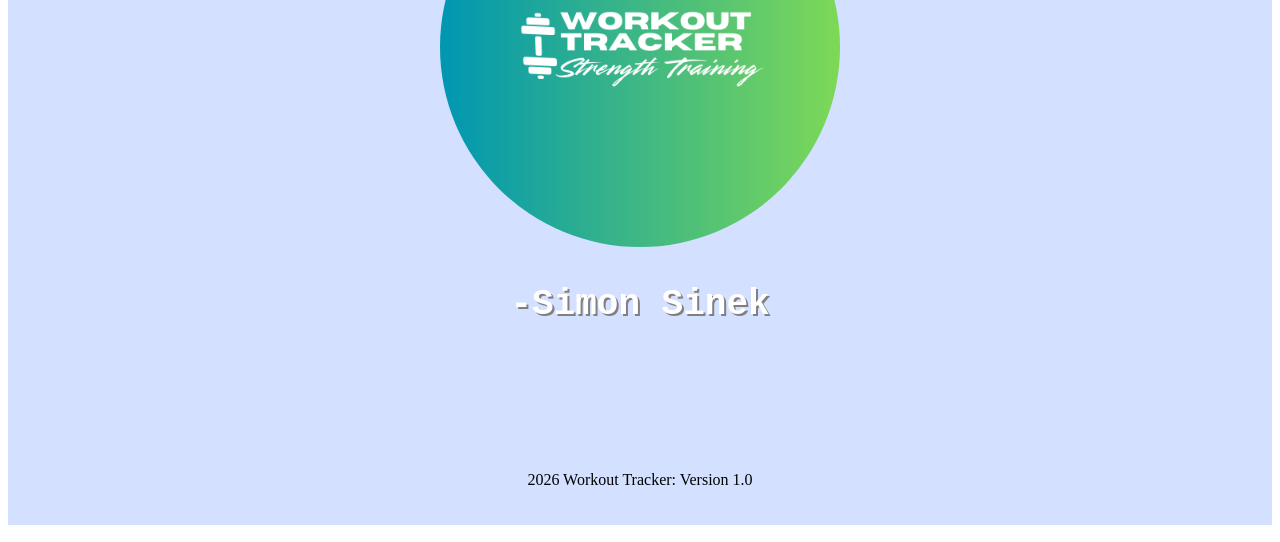
==== commit 3c91d731: "In-code citations in APA format" ====
--- a/index.html
+++ b/index.html
@@ -24,12 +24,12 @@
     </button>
 </div>
 
-    <!--Image Source: https://www.pexels.com/photo/close-up-shot-of-a-person-holding-a-dumbbell-13088863/-->
+    <!--Image Source:
+    Akyurt, E. (2022, June 27). Close-up of a man's hand gripping a dumbbell in an indoor gym setting. Pexels. https://www.pexels.com/photo/close-up-shot-of-a-person-holding-a-dumbbell-13088863/-->
     <img src="https://images.pexels.com/photos/13088863/pexels-photo-13088863.jpeg" alt="lifting">
 
 </div>
 
-<!-- TO DO: include images of features once they are created -->
 <section class="features">
     <h2>TRACK LIFTING PROGRESS WITH EASE</h2>
 <div class="cards">
@@ -79,5 +79,5 @@
 
 
 <!-- References -->
- <!-- https://www.scaler.com/topics/how-to-make-a-button-link-to-another-page-in-html/ -->
-  <!-- https://www.w3schools.com/html/html5_semantic_elements.asp -->+ <!-- Thakkar, N. (2024, January 4). How to Make a Button Link to Another Page in HTML? Scaler. https://www.scaler.com/topics/how-to-make-a-button-link-to-another-page-in-html/ -->
+  <!-- W3Schools (n.d.). HTML Semantic Elements. W3Schools. https://www.w3schools.com/html/html5_semantic_elements.asp -->
--- a/styles.css
+++ b/styles.css
@@ -5,9 +5,10 @@
     padding: 30px 0;
 }
 
-/* https://www.w3schools.com/css/css_font_size.asp */
-/* https://stackoverflow.com/questions/12429677/align-two-headings-closer-to-each-other-using-css */
-/* https://www.w3schools.com/css/css_text_shadow.asp */
+
+/* W3Schools. (n.d.). CSS Font Size. W3Schools. https://www.w3schools.com/css/css_font_size.asp */
+/* tuff. (2012, September 14). html - Align two headings closer to each other using CSS. Stack Overflow. https://stackoverflow.com/questions/12429677/align-two-headings-closer-to-each-other-using-css */
+/* W3Schools. (n.d.) CSS Text Shadow. W3Schools. https://www.w3schools.com/css/css_text_shadow.asp */
 .title h1{
     font-family: "Monaco", monospace;
     font-size: 4rem;
@@ -21,7 +22,7 @@
 .title h2{
     font-family: "Lucida Handwriting", cursive;
     font-size: 2rem;
-    color: #f3d3fe;
+    color: #280e31;
     text-shadow: 2px 2px white;
     margin-top: 0;
     margin-bottom: 0;
@@ -29,9 +30,9 @@
 
 /* index.html */
 
-/* https://www.tutorialpedia.org/blog/add-text-next-to-image-css */
-/* https://developer.mozilla.org/en-US/docs/Web/CSS/Reference/Properties/justify-content */
-/* https://stackoverflow.com/questions/20626685/how-do-i-set-distance-between-flexbox-items */
+/* TutorialPedia.org (2026, January 16). Adding Text Next to an Image with CSS. TutorialPedia.org. https://www.tutorialpedia.org/blog/add-text-next-to-image-css */
+/* MDN contributors (2026, June 26). justify-content CSS property. Mozilla. https://developer.mozilla.org/en-US/docs/Web/CSS/Reference/Properties/justify-content */
+/* Flimm. (2019, September 21). CSS gap property. Stack Overflow. https://stackoverflow.com/questions/20626685/how-do-i-set-distance-between-flexbox-items */
 .intro {
     display: flex;
     align-items: center;
@@ -40,7 +41,7 @@
 
 }
 
-/* https://developer.mozilla.org/en-US/docs/Web/CSS/Reference/Properties/flex-direction */
+/* MDN contributors. (2026, April 20). flex-direction CSS property. Mozilla. https://developer.mozilla.org/en-US/docs/Web/CSS/Reference/Properties/flex-direction */
 .introText{
     display:flex;
     flex-direction: column;
@@ -58,8 +59,8 @@
 text-align: center;
 }
 
-/* https://www.w3schools.com/csS/css3_buttons.asp */
-/* https://www.w3schools.com/cssref/pr_class_cursor.php */
+/* W3Schools. (n.d.). CSS Styling Buttons. W3Schools. https://www.w3schools.com/csS/css3_buttons.asp */
+/* W3Schools. (n.d.). CSS cursor Property. W3Schools. https://www.w3schools.com/cssref/pr_class_cursor.php */
 
 .intro button {
     width: 250px;
@@ -74,8 +75,8 @@
 }
 
 
-/* https://www.w3schools.com/howto/howto_css_image_responsive.asp */
-/* https://www.freecodecamp.org/news/css-properties-examples/ */
+/* W3Schools. (n.d.). How TO - Responsive Images. W3Schools. https://www.w3schools.com/howto/howto_css_image_responsive.asp */
+/* Michael, N. (2021, July 20). CSS Properties – Max-width, Min-width, Max-height, and Min-height Explained with Examples. freeCodeCamp. https://www.freecodecamp.org/news/css-properties-examples/ */
 
 .intro img {
     width: 50%;
@@ -152,7 +153,7 @@
 
 }
 
-/* https://www.w3schools.com/howto/howto_css_rounded_images.asp */
+/* W3Schools (n.d.). How TO - Rounded Images. W3Schools. https://www.w3schools.com/howto/howto_css_rounded_images.asp */
 #logo{
     width: 400px;
     height: 400px;
@@ -365,5 +366,3 @@
     padding: 20px;
 }
 
-
-/* https://learn.shayhowe.com/html-css/positioning-content/ - at one point I was using float, but it appears I didn't end up using it.*/
